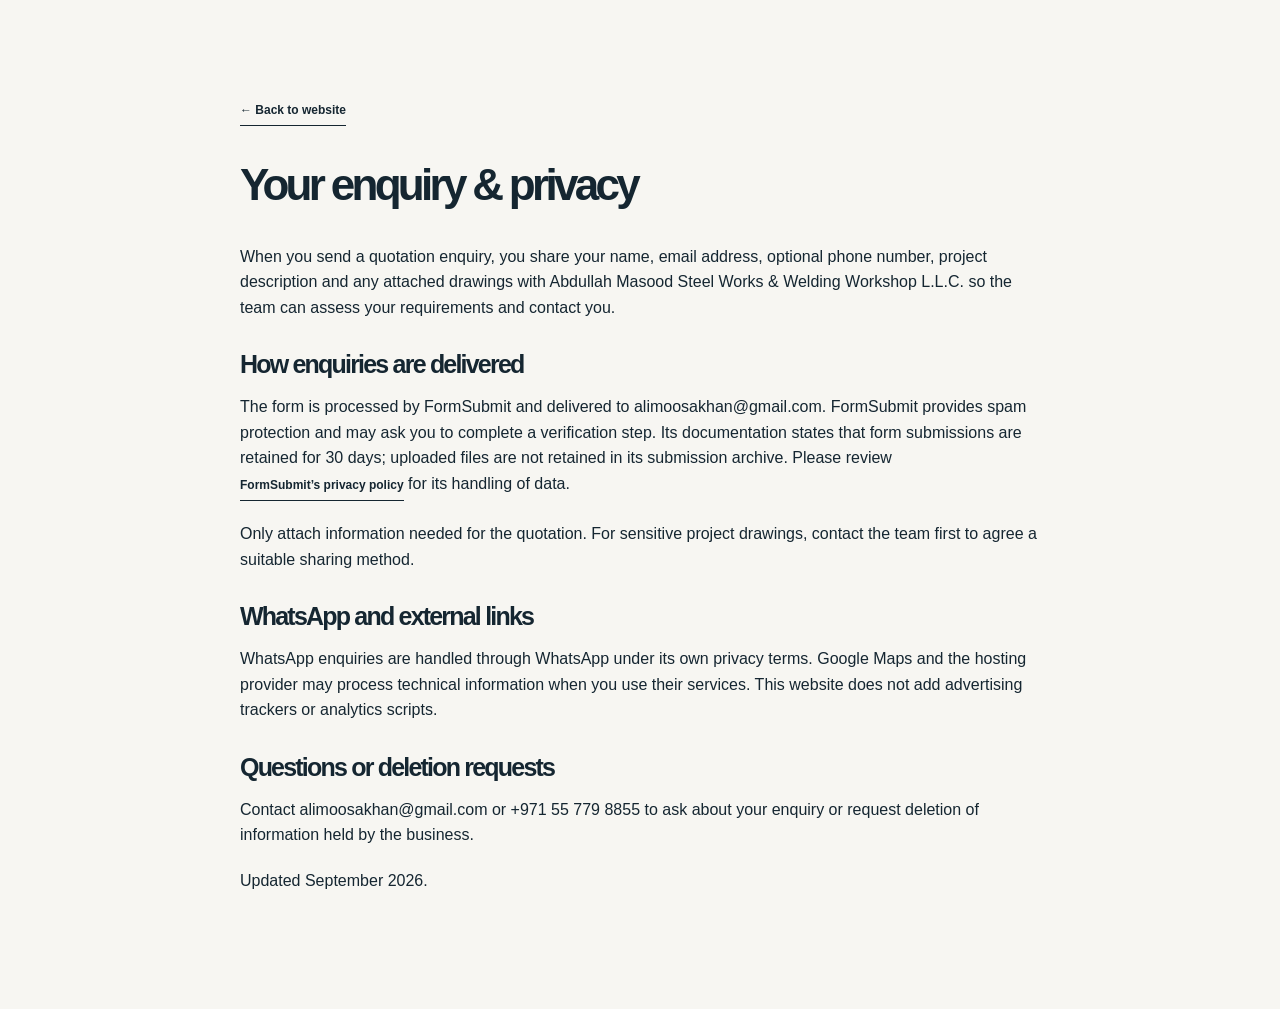
==== privacy.html @ aa4fe8c0 "Add files via upload" ====
<!doctype html><html lang="en"><head><meta charset="utf-8"><meta name="viewport" content="width=device-width,initial-scale=1"><title>Enquiry privacy | Abdullah Masood Steel Works</title><meta name="robots" content="noindex"><link rel="stylesheet" href="styles.css?v=2"></head><body><main class="wrap section" style="max-width:800px"><a class="text-link" href="index.html">← Back to website</a><h1 style="font-size:44px;margin:35px 0">Your enquiry & privacy</h1><p>When you send a quotation enquiry, you share your name, email address, optional phone number, project description and any attached drawings with Abdullah Masood Steel Works & Welding Workshop L.L.C. so the team can assess your requirements and contact you.</p><h2 style="font-size:25px;margin:30px 0 15px">How enquiries are delivered</h2><p>The form is processed by FormSubmit and delivered to alimoosakhan@gmail.com. FormSubmit provides spam protection and may ask you to complete a verification step. Its documentation states that form submissions are retained for 30 days; uploaded files are not retained in its submission archive. Please review <a class="text-link" href="https://formsubmit.co/privacy.pdf" target="_blank" rel="noopener">FormSubmit’s privacy policy</a> for its handling of data.</p><p>Only attach information needed for the quotation. For sensitive project drawings, contact the team first to agree a suitable sharing method.</p><h2 style="font-size:25px;margin:30px 0 15px">WhatsApp and external links</h2><p>WhatsApp enquiries are handled through WhatsApp under its own privacy terms. Google Maps and the hosting provider may process technical information when you use their services. This website does not add advertising trackers or analytics scripts.</p><h2 style="font-size:25px;margin:30px 0 15px">Questions or deletion requests</h2><p>Contact <a href="mailto:alimoosakhan@gmail.com">alimoosakhan@gmail.com</a> or <a href="tel:+971557798855">+971 55 779 8855</a> to ask about your enquiry or request deletion of information held by the business.</p><p>Updated September 2026.</p></main></body></html>
---- styles.css ----
:root{--ink:#152631;--muted:#5b666c;--blue:#0855c4;--cream:#f7f6f2;--line:#dbdedc;--gold:#e9b35a}*{box-sizing:border-box}html{scroll-behavior:smooth;scroll-padding-top:100px}body{margin:0;font-family:Arial,Helvetica,sans-serif;color:var(--ink);background:var(--cream);line-height:1.6}a{color:inherit;text-decoration:none}button,input,select,textarea{font:inherit}button,a,input,textarea,select,summary{-webkit-tap-highlight-color:transparent}a:focus-visible,button:focus-visible,input:focus-visible,select:focus-visible,textarea:focus-visible,summary:focus-visible{outline:3px solid #c38b31;outline-offset:5px}img{max-width:100%;display:block}p{margin:0 0 20px}.wrap{width:min(1240px,calc(100% - 96px));margin:auto}.topbar{background:var(--ink);color:#d9e2e7;font-size:10px;letter-spacing:1.4px;padding:9px 0}.topbar .wrap{display:flex;justify-content:space-between}.topbar b{margin-left:12px;color:white;letter-spacing:.5px}.header{position:sticky;top:0;background:rgba(247,246,242,.98);z-index:20;border-bottom:1px solid var(--line)}.nav-wrap{display:flex;justify-content:space-between;align-items:center;min-height:93px;gap:20px}.brand{display:flex;gap:14px;align-items:center;flex-shrink:0}.brand img{width:49px;height:49px;object-fit:contain;mix-blend-mode:multiply}.brand span{font-size:16px;font-weight:800;letter-spacing:1px;line-height:1.4}.brand small{display:block;font-size:8px;letter-spacing:.6px;margin-top:4px}nav{display:flex;align-items:center;gap:30px;font-size:12px;font-weight:600}nav>a:not(.button):hover,.text-link:hover{color:var(--blue)}.button{display:inline-flex;align-items:center;justify-content:space-between;gap:32px;padding:16px 22px;background:var(--blue);color:white;font-weight:600;font-size:13px;border:1px solid var(--blue);cursor:pointer;transition:background .2s,transform .2s}.button:hover{background:#073b85;transform:translateY(-2px)}.button span{font-size:19px;line-height:1}.button.compact{padding:13px 17px;gap:18px;font-size:11px}.menu-toggle{display:none}.hero{overflow:hidden}.hero-grid{display:grid;grid-template-columns:1fr 1fr;min-height:655px;gap:55px;align-items:center}.hero-copy{padding:58px 0}.eyebrow{font-size:10px;font-weight:700;letter-spacing:2px;margin-bottom:26px;display:flex;align-items:center;gap:12px}.blue{color:var(--blue)}.line{display:inline-block;width:30px;height:2px;background:var(--blue)}h1,h2,h3{line-height:1.08;letter-spacing:-1.7px;margin:0}h1{font-size:clamp(52px,5.3vw,76px);font-weight:700;letter-spacing:-3.7px}h1 em{font-style:normal;color:var(--blue)}.intro{color:var(--muted);font-size:15px;line-height:1.85;max-width:425px;margin:25px 0 29px}.actions{display:flex;gap:28px;align-items:center;flex-wrap:wrap}.text-link{display:inline-flex;gap:20px;align-items:center;font-size:12px;font-weight:700;border-bottom:1px solid currentColor;padding:5px 0}.hero-detail{display:flex;align-items:center;gap:12px;margin-top:35px;font-size:11px}.hero-detail b,.hero-detail div span{display:block}.hero-detail div span{color:var(--muted);font-size:10px}.pin{font-size:30px;color:var(--blue)}.hero-visual{position:relative;height:555px;align-self:end;margin-bottom:36px}.hero-photo{height:100%;width:100%;object-fit:cover;object-position:47% center}.hero-visual:before{content:'';position:absolute;inset:0;background:linear-gradient(0deg,rgba(6,19,34,.65),transparent 60%);z-index:1}.photo-label{position:absolute;bottom:22px;left:25px;right:25px;display:flex;justify-content:space-between;font-size:9px;letter-spacing:2px;color:white;z-index:2}.since{position:absolute;top:31px;right:-22px;background:var(--gold);color:var(--ink);padding:18px 23px;z-index:2;box-shadow:0 8px 22px #0002}.since span{display:block;font-size:8px;font-weight:700;letter-spacing:1.4px}.since strong{display:block;font-size:45px;letter-spacing:-2px;line-height:1.3}.capabilities{background:var(--ink);color:white;padding:25px 0}.capabilities .wrap{display:flex;align-items:center;justify-content:space-between;gap:20px;font-size:10px;letter-spacing:1.6px;font-weight:600}.capabilities i{font-size:15px;color:var(--gold);font-style:normal}.section{padding-top:96px;padding-bottom:96px}.section-head{display:flex;justify-content:space-between;align-items:end;gap:45px;margin-bottom:38px}.section-head .eyebrow{margin-bottom:18px}h2{font-size:clamp(32px,3.2vw,45px);letter-spacing:-1.8px;line-height:1.15}.section-head>p{font-size:13px;color:var(--muted);line-height:1.85;margin-bottom:4px}.service-grid{display:grid;grid-template-columns:repeat(3,1fr);gap:24px}.service-card{background:white;border:1px solid var(--line)}.service-image{height:235px;position:relative;overflow:hidden;background:#d8dce0}.service-image img{height:100%;width:100%;object-fit:cover;transition:transform .4s}.service-card:hover img{transform:scale(1.04)}.service-image>span{position:absolute;left:0;bottom:0;background:var(--cream);font-size:11px;padding:8px 16px}.service-body{padding:26px}.service-body h3{font-size:23px;letter-spacing:-.8px}.service-body p{font-size:13px;color:var(--muted);margin:18px 0 23px;min-height:66px}.service-body a{display:flex;justify-content:space-between;font-size:12px;font-weight:bold;border-top:1px solid var(--line);padding-top:17px}.service-body a:hover{color:var(--blue)}.image-note{font-size:10px;color:var(--muted);margin:12px 0 0}.about{background:var(--ink);color:white}.about-grid{display:grid;grid-template-columns:1fr 1fr;gap:80px}.about-title .eyebrow{color:#a9c8f3}.year-mark{font-size:112px;letter-spacing:-8px;line-height:1.1;color:var(--gold);margin-top:40px}.year-mark span{font-size:9px;letter-spacing:2px;color:#c2cdd4;display:block;margin:13px 0 0 6px}.about-copy>p{color:#bac6cf;font-size:13px;line-height:1.9}.about-copy .lead{font-size:24px;line-height:1.4;color:white;letter-spacing:-.4px}.values{display:grid;grid-template-columns:1fr 1fr;gap:24px;border-top:1px solid #ffffff30;padding-top:23px;margin:25px 0}.values span{color:var(--gold);display:block;font-size:11px;margin-bottom:9px}.values b{font-size:12px}.values p{color:#bac6cf;font-size:12px;line-height:1.7;margin-top:7px}.light:hover{color:var(--gold)}.process{display:grid;grid-template-columns:1fr 1fr;gap:80px}.process .text-link{margin-top:25px}.process ol{list-style:none;margin:0;padding:0}.process li{display:flex;gap:25px;border-bottom:1px solid var(--line);padding:0 0 23px;margin-bottom:24px}.process li:last-child{margin-bottom:0}.process li>span{font-size:12px;color:var(--blue);font-weight:bold}.process h3{font-size:21px;letter-spacing:-.5px;margin-bottom:12px}.process li p{font-size:13px;color:var(--muted);margin:0}.quote-section{background:var(--blue);color:white;padding:80px 0}.quote-grid{display:grid;grid-template-columns:1fr 1.1fr;gap:75px}.quote-grid h2{font-size:57px;margin-bottom:24px}.quote-grid>div>p:not(.eyebrow){font-size:13px;color:#d8e5fc;line-height:1.8}.quote-phone{font-size:23px;font-weight:bold;display:block;margin-top:30px}.quote-hours{display:block;font-size:11px;color:#d8e5fc;margin-top:6px}form{background:white;color:var(--ink);padding:30px}.form-row{display:grid;grid-template-columns:1fr 1fr;gap:16px}label{display:block;font-size:11px;font-weight:bold;margin-bottom:17px}input,select,textarea{width:100%;min-width:0;background:#f7f8f7;border:1px solid #cfd5da;border-radius:0;color:var(--ink);padding:12px;font-size:12px;margin-top:7px}textarea{resize:vertical;min-height:95px}.form-help{font-size:10px;color:var(--muted);line-height:1.6;margin-top:-4px}.quote-submit{width:100%;background:var(--ink);border-color:var(--ink)}#enquiry-result{border-left:3px solid var(--blue);padding:12px 16px;background:#eff5ff;margin-top:18px}#enquiry-result p{font-size:12px;margin-bottom:4px}.outline{background:transparent;border-color:var(--ink);color:var(--ink)}.outline:hover{color:white;background:var(--ink)}.contact-grid{display:grid;grid-template-columns:1.1fr 1.2fr 1fr;border-top:1px solid var(--line);border-bottom:1px solid var(--line)}.contact-grid>div{padding:30px 26px}.contact-grid>div:first-child{padding-left:0}.contact-grid>div+div{border-left:1px solid var(--line)}.contact-grid h3{font-size:23px;letter-spacing:-.5px;margin-bottom:17px}.contact-grid .eyebrow{font-size:8px;letter-spacing:1.3px;margin-bottom:19px}address{font-style:normal;font-size:13px;line-height:1.85;color:var(--muted)}.hours{display:grid;grid-template-columns:1fr auto;gap:8px;font-size:10px;margin:23px 0}.hours b{font-weight:500}.contact-person>a{display:block;font-size:12px;overflow-wrap:anywhere;margin-bottom:8px}.contact-person>a:hover{color:var(--blue)}.contact-person h3{font-size:18px}.contact-person hr{border:0;border-top:1px solid var(--line);margin:22px 0}.contact-note p{font-size:12px;color:var(--muted)}.grid-art{height:95px;background:linear-gradient(#0855c416 1px,transparent 1px),linear-gradient(90deg,#0855c416 1px,transparent 1px);background-size:15px 15px;display:flex;align-items:center;justify-content:space-around;margin-bottom:20px}.grid-art span{font-size:43px;font-weight:900;letter-spacing:-4px;color:var(--blue)}.grid-art i{font-size:9px;font-style:normal;line-height:1.8;color:var(--muted)}.faq{padding-bottom:80px}.faq details{border-top:1px solid var(--line);padding:20px 0}.faq details:last-child{border-bottom:1px solid var(--line)}summary{cursor:pointer;font-size:14px;font-weight:bold}.faq details p{font-size:13px;color:var(--muted);margin:16px 0 0;max-width:820px}footer{background:#eaece8;padding:35px 0 20px}.footer-top{display:flex;justify-content:space-between;align-items:center;gap:20px;padding-bottom:30px}.footer-top>span,.footer-top>a:last-child{font-size:11px}.footer-bottom{font-size:9px;color:var(--muted);display:flex;justify-content:space-between;border-top:1px solid #cdd3cd;padding-top:20px}.mobile-actions{display:none}.skip{position:fixed;top:-100px;left:15px;background:white;padding:10px;z-index:100}.skip:focus{top:10px}
@media(min-width:1500px){.hero-grid{min-height:720px}.hero-visual{height:615px}.hero-copy{padding-top:60px}}
@media(max-width:1100px){.wrap{width:calc(100% - 56px)}nav{gap:18px}.brand span{font-size:13px}.brand small{font-size:7px}.hero-grid{gap:32px;min-height:610px}.hero-visual{height:515px}h1{font-size:59px}.actions{gap:16px}.actions .button{padding:14px 16px;gap:20px}.service-body{padding:20px}.service-body h3{font-size:20px}.about-grid,.process,.quote-grid{gap:40px}.contact-grid>div{padding:25px 17px}.contact-person>a{font-size:11px}.footer-top>span{display:none}}
@media(max-width:780px){.wrap{width:calc(100% - 40px)}.topbar{font-size:8px}.topbar a{display:none}.nav-wrap{min-height:78px}.brand img{width:39px;height:39px}.brand span{font-size:12px}.brand small{font-size:6px}.menu-toggle{display:flex;gap:10px;background:transparent;border:1px solid #bdc4c7;padding:9px 11px;font-size:11px;cursor:pointer}nav{display:none;position:absolute;left:0;right:0;top:78px;background:var(--cream);padding:24px;border-bottom:1px solid var(--line);box-shadow:0 15px 20px #0001}nav.open{display:flex;flex-direction:column;align-items:stretch;gap:20px}.hero-grid{grid-template-columns:1fr;gap:0}.hero-copy{padding:43px 0 32px}h1{font-size:58px;letter-spacing:-3px}.eyebrow{font-size:9px;margin-bottom:20px}.intro{font-size:14px;max-width:530px}.hero-detail{margin-top:25px}.hero-visual{height:365px;margin-bottom:25px;align-self:auto}.since{right:-8px;top:22px;padding:12px 18px}.since strong{font-size:35px}.capabilities{padding:19px 0}.capabilities .wrap{display:grid;grid-template-columns:1fr 1fr;gap:15px;font-size:8px;letter-spacing:1px}.capabilities i{display:none}.section{padding:62px 0}.section-head{display:block;margin-bottom:30px}.section-head>p{margin-top:23px}.section-head>.button{margin-top:24px}h2{font-size:35px}.service-grid{grid-template-columns:1fr;gap:24px}.service-image{height:260px}.service-body{padding:25px}.service-body h3{font-size:25px}.service-body p{min-height:0}.about-grid,.process,.quote-grid{grid-template-columns:1fr;gap:35px}.year-mark{font-size:85px;margin-top:25px}.about-copy .lead{font-size:23px}.values{gap:20px}.quote-section{padding:60px 0}.quote-grid h2{font-size:48px}.quote-phone{margin-top:20px}form{padding:24px}.contact-grid{grid-template-columns:1fr}.contact-grid>div{padding:28px 0}.contact-grid>div+div{border-left:0;border-top:1px solid var(--line)}.contact-person>a{font-size:14px}.contact-grid h3{font-size:23px}.hours{max-width:380px;font-size:12px}.contact-note{display:none}.faq{padding-bottom:60px}.footer-top{align-items:start}.footer-top>a:last-child{font-size:10px}.footer-bottom{display:block;font-size:9px}.footer-bottom>span{display:block;margin-bottom:7px}footer{padding-bottom:83px}.mobile-actions{display:grid;grid-template-columns:1fr 1fr;position:fixed;bottom:0;left:0;right:0;z-index:25;background:var(--ink);color:white;padding-bottom:env(safe-area-inset-bottom);box-shadow:0 -2px 15px #0002}.mobile-actions a{padding:16px 10px;text-align:center;font-size:12px;font-weight:bold}.mobile-actions a:last-child{background:var(--blue)}}
@media(max-width:390px){h1{font-size:51px}.brand{gap:8px}.brand span{font-size:10px}.brand small{font-size:5.5px}.form-row{grid-template-columns:1fr;gap:0}.actions{gap:18px}.hero-visual{height:315px}}
@media(prefers-reduced-motion:reduce){html{scroll-behavior:auto}*,*:before,*:after{transition:none!important}}
/* Project gallery and drawing enquiries */
[hidden]{display:none!important}.turnaround{font-size:11px;color:var(--muted);margin:14px 0 0}.turnaround span{color:var(--blue);font-size:17px;margin-right:5px}.hero-detail{margin-top:23px}.hero-photo{object-position:center}.scope-band{background:var(--ink);color:white;padding:30px 0}.scope-grid{display:grid;grid-template-columns:1fr 1.25fr;gap:35px}.scope-grid>div+div{border-left:1px solid #ffffff30;padding-left:35px}.scope-grid p{color:#abbcc8;font-size:9px;letter-spacing:1.8px;font-weight:bold;margin:0 0 12px}.scope-tags{display:flex;gap:8px;flex-wrap:wrap}.scope-tags span{border:1px solid #ffffff38;padding:7px 11px;font-size:10px;white-space:nowrap;background:#ffffff05}.scope-tags b{color:var(--gold);margin-right:5px}.service-body{padding:27px}.service-card{border-top:3px solid var(--blue)}.service-body p{min-height:70px}.portfolio{background:#eaece8;padding-top:76px}.project-filters{display:flex;gap:8px;flex-wrap:wrap}.project-filters button{border:1px solid #bcc5c9;background:transparent;color:var(--ink);font-size:11px;padding:11px 14px;cursor:pointer;min-height:44px;transition:background .2s,color .2s}.project-filters button[aria-pressed=true],.project-filters button:hover{background:var(--ink);border-color:var(--ink);color:white}.project-count{font-size:11px;color:var(--muted);margin:18px 0}.project-grid{display:grid;grid-template-columns:repeat(3,minmax(0,1fr));gap:24px}.project-card{background:var(--cream);border:1px solid #d5dcd9;min-width:0}.project-open{display:block;height:100%}.project-image{aspect-ratio:4/3;position:relative;overflow:hidden;background:#d1d7d9}.project-image img{width:100%;height:100%;object-fit:cover;transition:transform .35s}.project-open:hover img{transform:scale(1.025)}.enlarge-icon{position:absolute;right:12px;bottom:12px;background:var(--cream);border-radius:50%;height:34px;width:34px;display:grid;place-items:center;font-size:20px}.project-caption{padding:19px 20px 23px}.project-caption small{font-size:8px;letter-spacing:.7px;text-transform:uppercase;color:var(--blue);display:block;margin-bottom:9px;line-height:1.6}.project-caption h3{font-size:20px;letter-spacing:-.6px;line-height:1.3}.gallery-credit{font-size:10px;color:var(--muted);margin:25px 0 0}.gallery-credit a{text-decoration:underline}.whatsapp-float{position:fixed;bottom:24px;right:24px;z-index:30;display:flex;align-items:center;gap:10px;background:#146b41;color:white;border:2px solid white;border-radius:40px;padding:14px 19px;box-shadow:0 6px 22px #10233230;transition:transform .2s,background .2s}.whatsapp-float span{font-size:12px;font-weight:bold}.whatsapp-float:hover{background:#105232;transform:translateY(-3px)}.upload-zone{border:1px dashed #92a8bf;margin:4px 0 18px;padding:14px 16px;background:#f5f8fc;min-width:0}.upload-zone legend{font-size:12px;font-weight:bold;padding:0 6px}.upload-zone legend span{font-weight:normal;color:var(--muted)}.upload-zone>p{font-size:11px;margin:0 0 10px;color:var(--muted)}.file-label{margin-bottom:8px;font-size:10px}.file-label input{padding:7px;font-size:11px;background:white}.file-label input::file-selector-button{background:var(--ink);color:white;border:0;border-radius:0;padding:9px 10px;font:inherit;margin-right:9px;cursor:pointer}.add-files{background:none;border:0;color:var(--blue);font-size:11px;padding:8px 0;cursor:pointer;text-decoration:underline}.upload-zone #upload-help{font-size:10px;margin:9px 0 0}.upload-zone .field-error{color:#a41e16;font-weight:bold;margin-top:9px}.upload-zone #file-summary{color:var(--blue);margin:7px 0 0;font-size:10px}.form-response{font-size:10px;text-align:center;color:var(--muted);margin:12px 0}.whatsapp-alternative{font-size:11px;text-align:center;border-top:1px solid var(--line);padding-top:15px;margin:16px 0 0}.whatsapp-alternative a{color:var(--blue);text-decoration:underline}.form-help a{text-decoration:underline}.honeypot{display:none}dialog{border:0;padding:18px 22px;background:#102332;color:white;width:min(960px,94vw);max-height:94dvh;overflow:auto;box-shadow:0 20px 90px #0007}dialog::backdrop{background:#071016df;backdrop-filter:blur(3px)}.viewer-open{overflow:hidden}.viewer-top{display:flex;align-items:center;justify-content:space-between;gap:20px}.viewer-top p{font-size:11px;color:#bdcedc;margin:0}.viewer-top button,.viewer-bottom button{color:white;background:#ffffff12;border:1px solid #ffffff50;width:44px;height:44px;cursor:pointer;flex-shrink:0}.viewer-top button{margin-bottom:10px}#viewer-image{width:100%;height:65dvh;object-fit:contain}.viewer-bottom{display:flex;align-items:center;justify-content:space-between;gap:18px;padding:18px 0 0}.viewer-bottom>div{text-align:center}.viewer-bottom h2{font-size:21px;letter-spacing:-.5px}.viewer-bottom span{font-size:11px;color:#bdcedc}nav{gap:21px}
@media(max-width:1100px){nav{gap:15px}.brand span{font-size:12px}.brand small{font-size:6px}.scope-grid{grid-template-columns:1fr 1fr;gap:22px}.scope-grid>div+div{padding-left:22px}.project-grid{gap:16px}.project-caption{padding:16px}.project-caption h3{font-size:18px}}
@media(max-width:780px){.scope-grid{grid-template-columns:1fr;gap:20px}.scope-grid>div+div{border-left:0;border-top:1px solid #ffffff30;padding:19px 0 0}.scope-tags span{font-size:11px}.service-body p{min-height:0}.project-grid{grid-template-columns:repeat(2,minmax(0,1fr));gap:14px}.project-filters button{font-size:10px;padding:9px 11px}.project-caption{padding:14px}.project-caption h3{font-size:17px}.project-caption small{font-size:7px}.whatsapp-float{bottom:calc(76px + env(safe-area-inset-bottom));right:16px;padding:13px;border-radius:50%}.whatsapp-float span{display:none}.whatsapp-float svg{width:27px;height:27px}.quote-grid{gap:30px}.quote-section form{padding:23px 18px}.upload-zone{padding:12px}.file-label input{font-size:10px}#viewer-image{height:58dvh}.viewer-top p{font-size:9px}.viewer-bottom h2{font-size:17px}.viewer-bottom{gap:8px}.viewer-bottom button{width:42px}dialog{padding:13px}.turnaround{max-width:320px}}
@media(max-width:470px){.project-grid{grid-template-columns:1fr}.project-caption small{font-size:8px}.project-caption h3{font-size:21px}.project-filters button{flex-grow:1}.project-filters button:first-child{flex-basis:100%}.form-row{grid-template-columns:1fr;gap:0}.hero-visual{height:300px}}
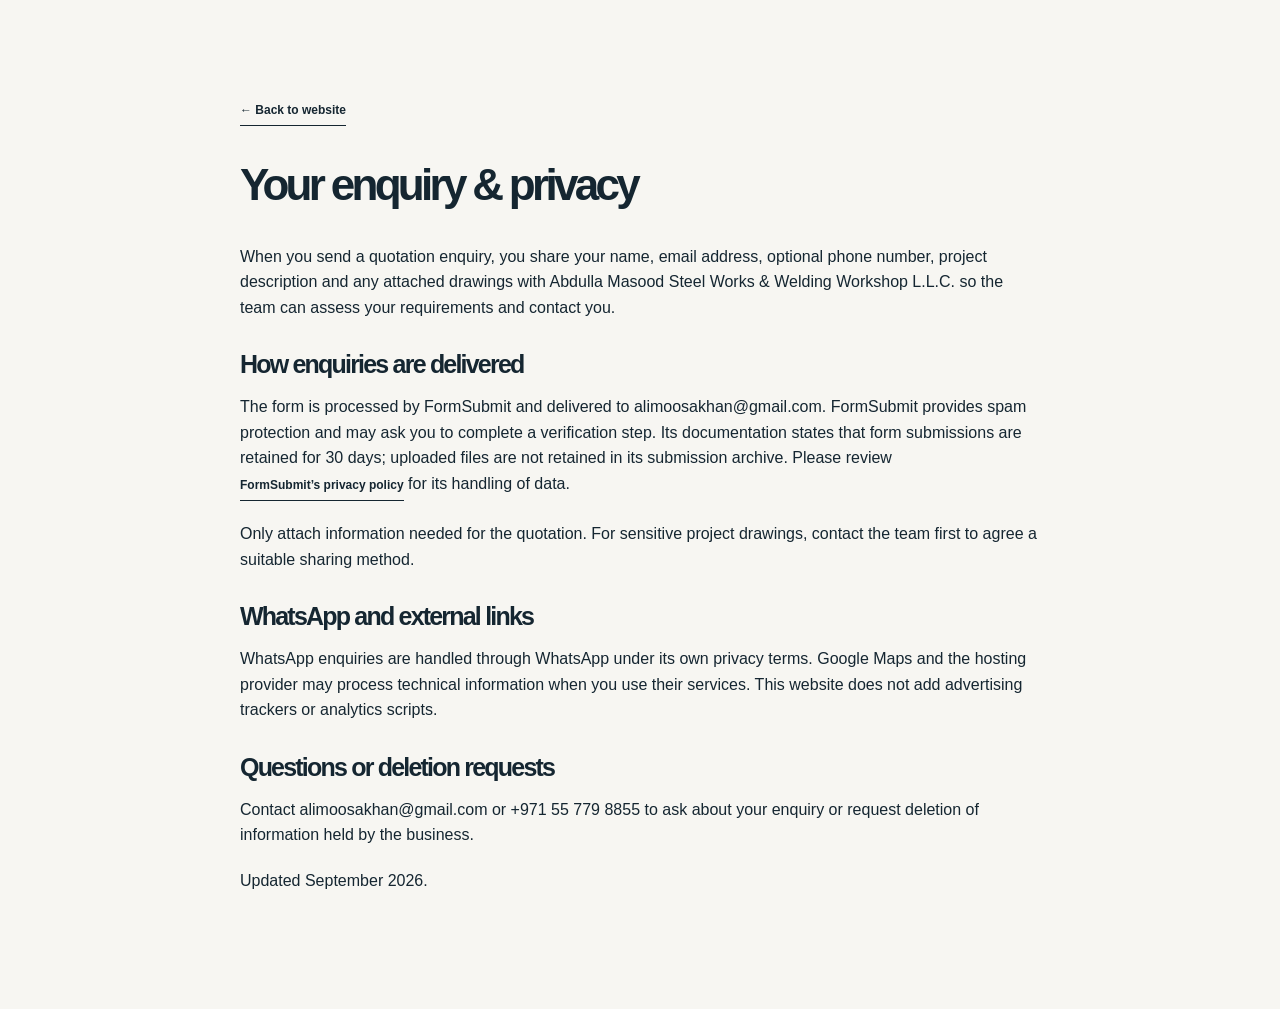
==== commit 21768dca: "Add files via upload" ====
--- a/privacy.html
+++ b/privacy.html
@@ -1 +1 @@
-<!doctype html><html lang="en"><head><meta charset="utf-8"><meta name="viewport" content="width=device-width,initial-scale=1"><title>Enquiry privacy | Abdullah Masood Steel Works</title><meta name="robots" content="noindex"><link rel="stylesheet" href="styles.css?v=2"></head><body><main class="wrap section" style="max-width:800px"><a class="text-link" href="index.html">← Back to website</a><h1 style="font-size:44px;margin:35px 0">Your enquiry & privacy</h1><p>When you send a quotation enquiry, you share your name, email address, optional phone number, project description and any attached drawings with Abdullah Masood Steel Works & Welding Workshop L.L.C. so the team can assess your requirements and contact you.</p><h2 style="font-size:25px;margin:30px 0 15px">How enquiries are delivered</h2><p>The form is processed by FormSubmit and delivered to alimoosakhan@gmail.com. FormSubmit provides spam protection and may ask you to complete a verification step. Its documentation states that form submissions are retained for 30 days; uploaded files are not retained in its submission archive. Please review <a class="text-link" href="https://formsubmit.co/privacy.pdf" target="_blank" rel="noopener">FormSubmit’s privacy policy</a> for its handling of data.</p><p>Only attach information needed for the quotation. For sensitive project drawings, contact the team first to agree a suitable sharing method.</p><h2 style="font-size:25px;margin:30px 0 15px">WhatsApp and external links</h2><p>WhatsApp enquiries are handled through WhatsApp under its own privacy terms. Google Maps and the hosting provider may process technical information when you use their services. This website does not add advertising trackers or analytics scripts.</p><h2 style="font-size:25px;margin:30px 0 15px">Questions or deletion requests</h2><p>Contact <a href="mailto:alimoosakhan@gmail.com">alimoosakhan@gmail.com</a> or <a href="tel:+971557798855">+971 55 779 8855</a> to ask about your enquiry or request deletion of information held by the business.</p><p>Updated September 2026.</p></main></body></html>
+<!doctype html><html lang="en"><head><meta charset="utf-8"><meta name="viewport" content="width=device-width,initial-scale=1"><title>Enquiry privacy | Abdulla Masood Steel Works</title><meta name="robots" content="noindex"><link rel="stylesheet" href="styles.css?v=2"></head><body><main class="wrap section" style="max-width:800px"><a class="text-link" href="index.html">← Back to website</a><h1 style="font-size:44px;margin:35px 0">Your enquiry & privacy</h1><p>When you send a quotation enquiry, you share your name, email address, optional phone number, project description and any attached drawings with Abdulla Masood Steel Works & Welding Workshop L.L.C. so the team can assess your requirements and contact you.</p><h2 style="font-size:25px;margin:30px 0 15px">How enquiries are delivered</h2><p>The form is processed by FormSubmit and delivered to alimoosakhan@gmail.com. FormSubmit provides spam protection and may ask you to complete a verification step. Its documentation states that form submissions are retained for 30 days; uploaded files are not retained in its submission archive. Please review <a class="text-link" href="https://formsubmit.co/privacy.pdf" target="_blank" rel="noopener">FormSubmit’s privacy policy</a> for its handling of data.</p><p>Only attach information needed for the quotation. For sensitive project drawings, contact the team first to agree a suitable sharing method.</p><h2 style="font-size:25px;margin:30px 0 15px">WhatsApp and external links</h2><p>WhatsApp enquiries are handled through WhatsApp under its own privacy terms. Google Maps and the hosting provider may process technical information when you use their services. This website does not add advertising trackers or analytics scripts.</p><h2 style="font-size:25px;margin:30px 0 15px">Questions or deletion requests</h2><p>Contact <a href="mailto:alimoosakhan@gmail.com">alimoosakhan@gmail.com</a> or <a href="tel:+971557798855">+971 55 779 8855</a> to ask about your enquiry or request deletion of information held by the business.</p><p>Updated September 2026.</p></main></body></html>
--- a/styles.css
+++ b/styles.css
@@ -9,3 +9,5 @@
 @media(max-width:1100px){nav{gap:15px}.brand span{font-size:12px}.brand small{font-size:6px}.scope-grid{grid-template-columns:1fr 1fr;gap:22px}.scope-grid>div+div{padding-left:22px}.project-grid{gap:16px}.project-caption{padding:16px}.project-caption h3{font-size:18px}}
 @media(max-width:780px){.scope-grid{grid-template-columns:1fr;gap:20px}.scope-grid>div+div{border-left:0;border-top:1px solid #ffffff30;padding:19px 0 0}.scope-tags span{font-size:11px}.service-body p{min-height:0}.project-grid{grid-template-columns:repeat(2,minmax(0,1fr));gap:14px}.project-filters button{font-size:10px;padding:9px 11px}.project-caption{padding:14px}.project-caption h3{font-size:17px}.project-caption small{font-size:7px}.whatsapp-float{bottom:calc(76px + env(safe-area-inset-bottom));right:16px;padding:13px;border-radius:50%}.whatsapp-float span{display:none}.whatsapp-float svg{width:27px;height:27px}.quote-grid{gap:30px}.quote-section form{padding:23px 18px}.upload-zone{padding:12px}.file-label input{font-size:10px}#viewer-image{height:58dvh}.viewer-top p{font-size:9px}.viewer-bottom h2{font-size:17px}.viewer-bottom{gap:8px}.viewer-bottom button{width:42px}dialog{padding:13px}.turnaround{max-width:320px}}
 @media(max-width:470px){.project-grid{grid-template-columns:1fr}.project-caption small{font-size:8px}.project-caption h3{font-size:21px}.project-filters button{flex-grow:1}.project-filters button:first-child{flex-basis:100%}.form-row{grid-template-columns:1fr;gap:0}.hero-visual{height:300px}}
+/* Client collection */
+.hero-slides{position:absolute;inset:0;overflow:hidden;background:#152631}.hero-slides .hero-photo{position:absolute;inset:0;opacity:0;transform:scale(1.045);transition:opacity 1.3s ease,transform 7s linear}.hero-slides .hero-photo.is-active{opacity:1;transform:scale(1)}.hero-visual.is-paused .hero-photo{transition:opacity 1.3s ease}.hero-visual:before{pointer-events:none}.hero-controls{position:absolute;left:24px;bottom:58px;z-index:3;display:flex;gap:7px}.hero-controls button{width:42px;height:42px;border:1px solid #ffffff80;background:#10233288;color:white;cursor:pointer;backdrop-filter:blur(8px);transition:background .2s}.hero-controls button:hover{background:#102332}.hero-controls button:focus-visible{outline-color:var(--gold)}.gallery-more{text-align:center;margin-top:32px}.project-films{border-top:1px solid #bcc5c9;margin-top:65px;padding-top:50px}.film-grid{display:grid;grid-template-columns:1fr 1fr;gap:24px}.film-card{background:var(--ink);color:white;min-width:0}.film-card video{display:block;width:100%;height:390px;background:#09131c;object-fit:contain}.film-card>div{padding:24px}.film-card span{font-size:9px;letter-spacing:2px;color:var(--gold)}.film-card h3{font-size:23px;margin-top:10px;letter-spacing:-.6px}@media(max-width:780px){.film-grid{grid-template-columns:1fr}.film-card video{height:350px}.hero-controls{left:20px;bottom:54px}.photo-label{left:20px;right:20px;font-size:8px;letter-spacing:1.2px}}@media(prefers-reduced-motion:reduce){.hero-slides .hero-photo{transform:none;transition:none}}
